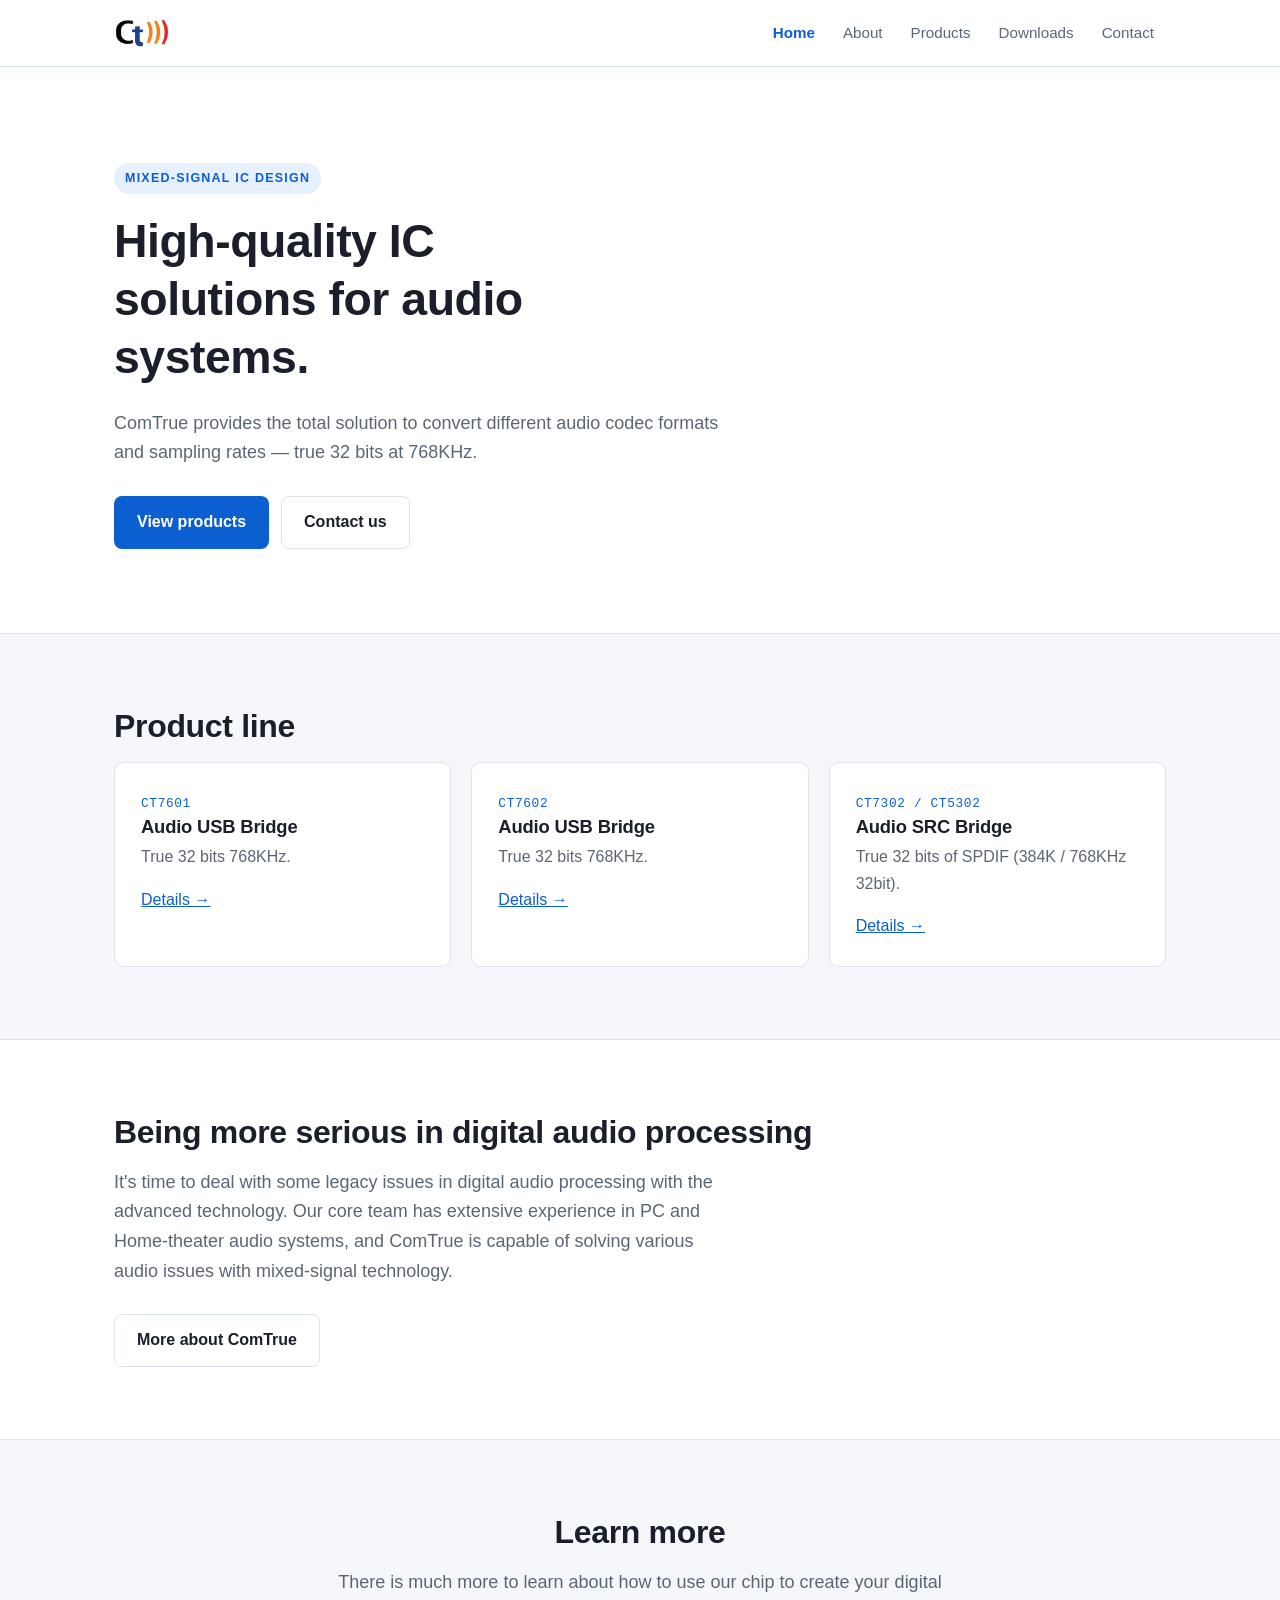
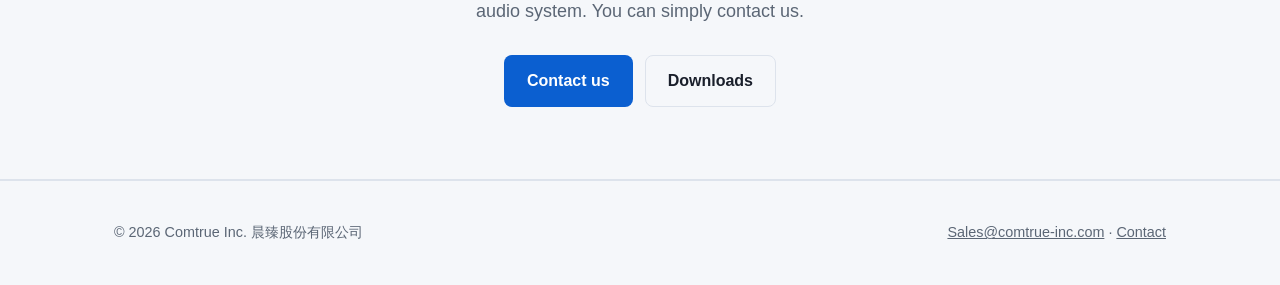
==== index.html @ 5bd51d42 "Add static company website Five pages (Home, About, Products, Downloads, Contact) rebuilt from the e" ====
<!DOCTYPE html>
<html lang="en">
<head>
<meta charset="utf-8">
<meta name="viewport" content="width=device-width, initial-scale=1">
<title>ComTrue Inc. — Mixed-Signal IC Solutions for Audio Systems</title>
<meta name="description" content="ComTrue Inc. is a mixed-signal IC design company in Zhubei City, Taiwan, providing Audio USB Bridge and Audio SRC Bridge solutions with true 32-bit 768KHz support.">
<link rel="icon" href="assets/logo.png">
<link rel="stylesheet" href="assets/style.css">
</head>
<body>

<header class="site-header">
  <div class="wrap">
    <a class="brand" href="index.html"><img src="assets/logo.png" alt="ComTrue Inc."></a>
    <nav class="nav">
      <a href="index.html" aria-current="page">Home</a>
      <a href="about.html">About</a>
      <a href="products.html">Products</a>
      <a href="downloads.html">Downloads</a>
      <a href="contact.html">Contact</a>
    </nav>
  </div>
</header>

<main>

  <section class="hero">
    <div class="wrap">
      <span class="eyebrow">Mixed-Signal IC Design</span>
      <h1>High-quality IC solutions for audio systems.</h1>
      <p class="lead">
        ComTrue provides the total solution to convert different audio codec
        formats and sampling rates — true 32 bits at 768KHz.
      </p>
      <div class="btn-row">
        <a class="btn" href="products.html">View products</a>
        <a class="btn ghost" href="contact.html">Contact us</a>
      </div>
    </div>
  </section>

  <section class="alt">
    <div class="wrap">
      <h2>Product line</h2>
      <div class="grid">

        <div class="card">
          <span class="part">CT7601</span>
          <h3>Audio USB Bridge</h3>
          <p class="muted">True 32 bits 768KHz.</p>
          <p><a href="products.html#ct7601">Details →</a></p>
        </div>

        <div class="card">
          <span class="part">CT7602</span>
          <h3>Audio USB Bridge</h3>
          <p class="muted">True 32 bits 768KHz.</p>
          <p><a href="products.html#ct7602">Details →</a></p>
        </div>

        <div class="card">
          <span class="part">CT7302 / CT5302</span>
          <h3>Audio SRC Bridge</h3>
          <p class="muted">True 32 bits of SPDIF (384K / 768KHz 32bit).</p>
          <p><a href="products.html#ct7302">Details →</a></p>
        </div>

      </div>
    </div>
  </section>

  <section>
    <div class="wrap">
      <h2>Being more serious in digital audio processing</h2>
      <p class="lead">
        It's time to deal with some legacy issues in digital audio processing
        with the advanced technology. Our core team has extensive experience in
        PC and Home-theater audio systems, and ComTrue is capable of solving
        various audio issues with mixed-signal technology.
      </p>
      <div class="btn-row">
        <a class="btn ghost" href="about.html">More about ComTrue</a>
      </div>
    </div>
  </section>

  <section class="alt">
    <div class="wrap" style="text-align:center">
      <h2>Learn more</h2>
      <p class="lead" style="margin-inline:auto">
        There is much more to learn about how to use our chip to create your
        digital audio system. You can simply contact us.
      </p>
      <div class="btn-row" style="justify-content:center">
        <a class="btn" href="contact.html">Contact us</a>
        <a class="btn ghost" href="downloads.html">Downloads</a>
      </div>
    </div>
  </section>

</main>

<footer class="site-footer">
  <div class="wrap">
    <div>&copy; <span id="yr">2026</span> Comtrue Inc. 晨臻股份有限公司</div>
    <div>
      <a href="mailto:Sales@comtrue-inc.com">Sales@comtrue-inc.com</a> &middot;
      <a href="contact.html">Contact</a>
    </div>
  </div>
</footer>

<script>document.getElementById('yr').textContent = new Date().getFullYear();</script>
</body>
</html>
---- assets/style.css ----
/* ComTrue Inc. — corporate site
   Plain CSS, no build step. Edit values in :root to re-theme. */

:root {
  /* 固定淺色。加這行，OS 開深色模式時輸入框等原生元件也不會變深 */
  color-scheme: light;

  --bg: #ffffff;
  --bg-alt: #f5f7fa;
  --bg-sunk: #eef1f6;
  --fg: #1a1f2b;
  --fg-muted: #5b6675;
  --line: #dde3ec;
  --accent: #0b5fd0;
  --accent-fg: #ffffff;
  --accent-soft: #e7f0ff;
  --radius: 10px;
  --wrap: 1100px;
  --font: -apple-system, BlinkMacSystemFont, "Segoe UI", "Noto Sans TC",
          "Microsoft JhengHei", Roboto, Helvetica, Arial, sans-serif;
}

* { box-sizing: border-box; }

html { scroll-behavior: smooth; }

body {
  margin: 0;
  font-family: var(--font);
  font-size: 16px;
  line-height: 1.65;
  color: var(--fg);
  background: var(--bg);
  -webkit-font-smoothing: antialiased;
}

.wrap {
  max-width: var(--wrap);
  margin-inline: auto;
  padding-inline: 24px;
}

h1, h2, h3 { line-height: 1.25; letter-spacing: -0.01em; margin: 0 0 .5em; }
h1 { font-size: clamp(2rem, 5vw, 2.9rem); }
h2 { font-size: clamp(1.5rem, 3.5vw, 2rem); }
h3 { font-size: 1.15rem; }
p  { margin: 0 0 1em; }
a  { color: var(--accent); }

.muted { color: var(--fg-muted); }
.lead  { font-size: 1.125rem; color: var(--fg-muted); max-width: 62ch; }

/* ---------- header ---------- */

.site-header {
  position: sticky;
  top: 0;
  z-index: 20;
  background: color-mix(in srgb, var(--bg) 88%, transparent);
  backdrop-filter: blur(10px);
  border-bottom: 1px solid var(--line);
}

.site-header .wrap {
  display: flex;
  align-items: center;
  justify-content: space-between;
  gap: 24px;
  min-height: 66px;
}

.brand {
  font-weight: 700;
  font-size: 1.2rem;
  letter-spacing: -0.02em;
  color: var(--fg);
  text-decoration: none;
  white-space: nowrap;
}
.brand span { color: var(--accent); }
.brand { display: flex; align-items: center; gap: 11px; }
.brand img { height: 30px; width: auto; display: block; }

/* 產品/下載清單 */
.filelist { list-style: none; padding: 0; margin: 0 0 8px; }
.filelist li { border-bottom: 1px solid var(--line); }
.filelist li:last-child { border-bottom: 0; }
.filelist a {
  display: flex;
  align-items: baseline;
  gap: 10px;
  padding: 11px 2px;
  text-decoration: none;
  color: var(--fg);
}
.filelist a:hover { color: var(--accent); }
.filelist .tag {
  font-family: ui-monospace, SFMono-Regular, Consolas, monospace;
  font-size: .68rem;
  font-weight: 700;
  letter-spacing: .06em;
  color: var(--fg-muted);
  border: 1px solid var(--line);
  border-radius: 4px;
  padding: 1px 6px;
  flex: none;
}

.nav { display: flex; gap: 4px; flex-wrap: wrap; }
.nav a {
  color: var(--fg-muted);
  text-decoration: none;
  font-size: .95rem;
  padding: 8px 12px;
  border-radius: 7px;
}
.nav a:hover { color: var(--fg); background: var(--bg-alt); }
.nav a[aria-current="page"] { color: var(--accent); font-weight: 600; }

/* ---------- sections ---------- */

section { padding: 72px 0; }
section.alt { background: var(--bg-alt); border-block: 1px solid var(--line); }

.hero { padding: 96px 0 84px; }
.hero h1 { max-width: 18ch; }
.eyebrow {
  display: inline-block;
  font-size: .78rem;
  font-weight: 700;
  letter-spacing: .1em;
  text-transform: uppercase;
  color: var(--accent);
  background: var(--accent-soft);
  padding: 5px 11px;
  border-radius: 999px;
  margin-bottom: 18px;
}

.btn {
  display: inline-block;
  background: var(--accent);
  color: var(--accent-fg);
  text-decoration: none;
  font-weight: 600;
  padding: 12px 22px;
  border-radius: 8px;
  border: 1px solid transparent;
  cursor: pointer;
  font-size: 1rem;
  font-family: inherit;
}
.btn:hover { filter: brightness(1.08); }
.btn.ghost {
  background: transparent;
  color: var(--fg);
  border-color: var(--line);
}
.btn.ghost:hover { background: var(--bg-alt); filter: none; }
.btn-row { display: flex; gap: 12px; flex-wrap: wrap; margin-top: 28px; }

/* ---------- grid / cards ---------- */

.grid {
  display: grid;
  gap: 20px;
  grid-template-columns: repeat(auto-fit, minmax(260px, 1fr));
}

.card {
  background: var(--bg);
  border: 1px solid var(--line);
  border-radius: var(--radius);
  padding: 26px;
}
section.alt .card { background: var(--bg); }
.card h3 { margin-bottom: .35em; }
.card p:last-child { margin-bottom: 0; }

.card .part {
  font-family: ui-monospace, SFMono-Regular, Consolas, monospace;
  font-size: .8rem;
  color: var(--accent);
  letter-spacing: .05em;
}

.stat { font-size: 2rem; font-weight: 700; letter-spacing: -0.02em; }

/* ---------- table ---------- */

.table-scroll { overflow-x: auto; }
table {
  width: 100%;
  border-collapse: collapse;
  font-size: .93rem;
  min-width: 560px;
}
th, td {
  text-align: left;
  padding: 12px 14px;
  border-bottom: 1px solid var(--line);
  vertical-align: top;
}
th { font-weight: 600; background: var(--bg-sunk); white-space: nowrap; }

/* ---------- form ---------- */

.form { max-width: 560px; }
.field { margin-bottom: 18px; }
.field label {
  display: block;
  font-size: .9rem;
  font-weight: 600;
  margin-bottom: 6px;
}
.field input,
.field textarea,
.field select {
  width: 100%;
  font: inherit;
  font-size: .97rem;
  color: var(--fg);
  background: var(--bg);
  border: 1px solid var(--line);
  border-radius: 8px;
  padding: 11px 13px;
}
.field input:focus,
.field textarea:focus,
.field select:focus {
  outline: 2px solid var(--accent);
  outline-offset: -1px;
  border-color: var(--accent);
}
.field textarea { min-height: 150px; resize: vertical; }
.hp { position: absolute; left: -9999px; }

.form-note {
  font-size: .85rem;
  color: var(--fg-muted);
  margin-top: 14px;
}

#form-status {
  margin-top: 16px;
  padding: 12px 14px;
  border-radius: 8px;
  font-size: .92rem;
  display: none;
}
#form-status.show { display: block; }
#form-status.ok   { background: var(--accent-soft); color: var(--accent); }
#form-status.err  { background: #fdecec; color: #b42318; }

/* ---------- footer ---------- */

.site-footer {
  border-top: 1px solid var(--line);
  background: var(--bg-alt);
  padding: 40px 0;
  font-size: .9rem;
  color: var(--fg-muted);
}
.site-footer .wrap {
  display: flex;
  justify-content: space-between;
  gap: 20px;
  flex-wrap: wrap;
}
.site-footer a { color: var(--fg-muted); }

.dl { margin: 0; }
.dl dt { font-weight: 600; color: var(--fg); margin-top: 14px; }
.dl dt:first-child { margin-top: 0; }
.dl dd { margin: 0 0 0 0; color: var(--fg-muted); }
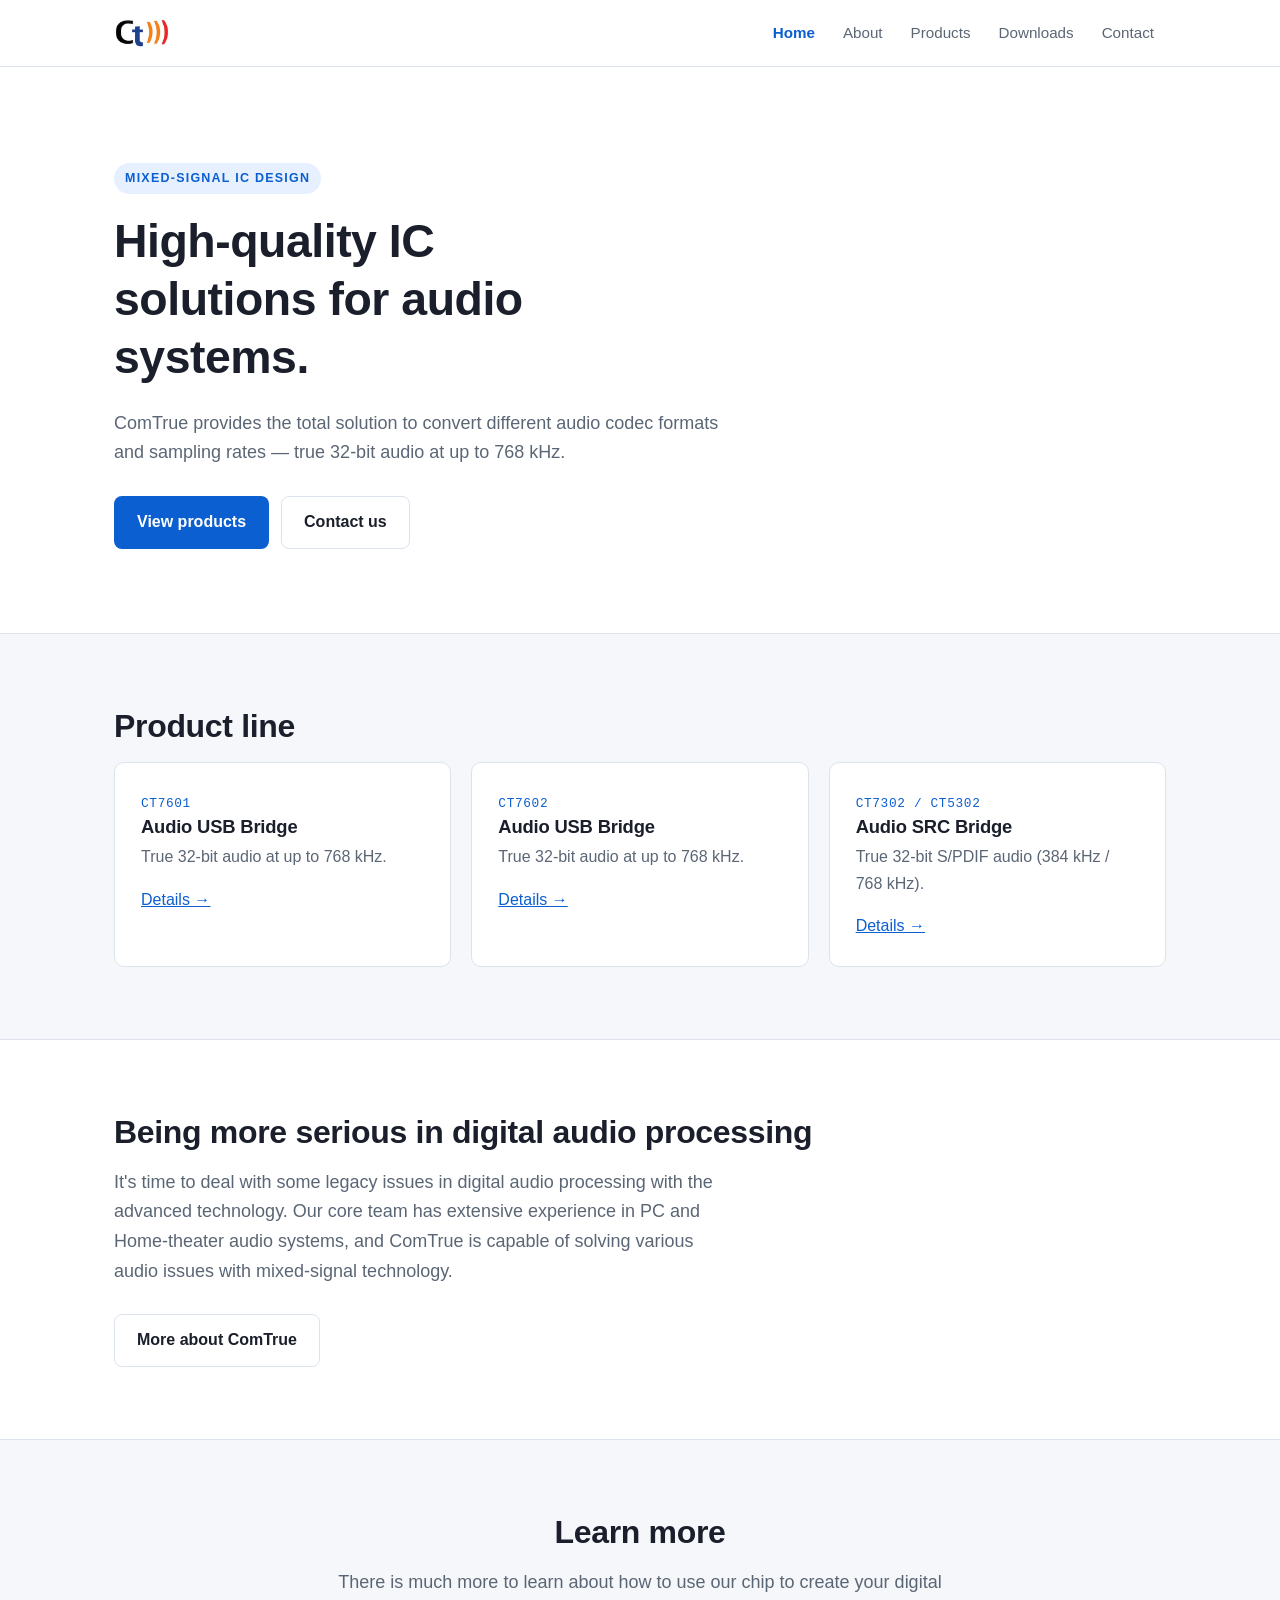
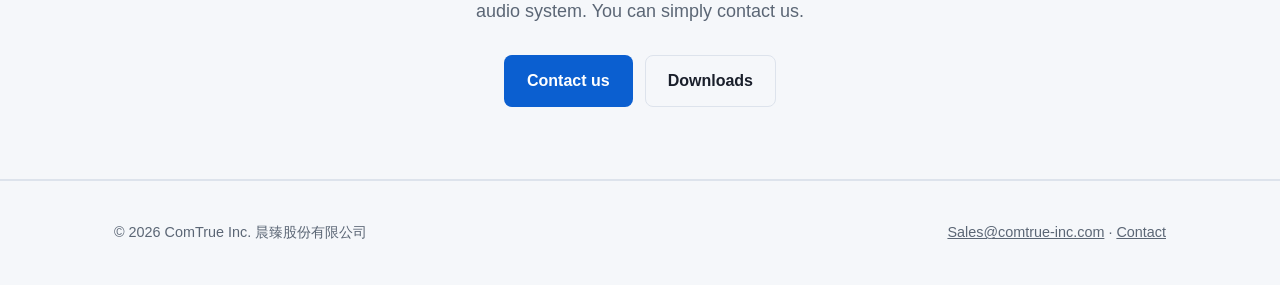
==== commit d3c84f49: "Polish site copy and remove unavailable download links - Use "ComTrue" consistently and standard uni" ====
--- a/index.html
+++ b/index.html
@@ -4,7 +4,7 @@
 <meta charset="utf-8">
 <meta name="viewport" content="width=device-width, initial-scale=1">
 <title>ComTrue Inc. — Mixed-Signal IC Solutions for Audio Systems</title>
-<meta name="description" content="ComTrue Inc. is a mixed-signal IC design company in Zhubei City, Taiwan, providing Audio USB Bridge and Audio SRC Bridge solutions with true 32-bit 768KHz support.">
+<meta name="description" content="ComTrue Inc. is a mixed-signal IC design company in Zhubei City, Taiwan, providing Audio USB Bridge and Audio SRC Bridge solutions with true 32-bit, 768 kHz support.">
 <link rel="icon" href="assets/logo.png">
 <link rel="stylesheet" href="assets/style.css">
 </head>
@@ -31,7 +31,7 @@
       <h1>High-quality IC solutions for audio systems.</h1>
       <p class="lead">
         ComTrue provides the total solution to convert different audio codec
-        formats and sampling rates — true 32 bits at 768KHz.
+        formats and sampling rates — true 32-bit audio at up to 768 kHz.
       </p>
       <div class="btn-row">
         <a class="btn" href="products.html">View products</a>
@@ -48,21 +48,21 @@
         <div class="card">
           <span class="part">CT7601</span>
           <h3>Audio USB Bridge</h3>
-          <p class="muted">True 32 bits 768KHz.</p>
+          <p class="muted">True 32-bit audio at up to 768 kHz.</p>
           <p><a href="products.html#ct7601">Details →</a></p>
         </div>
 
         <div class="card">
           <span class="part">CT7602</span>
           <h3>Audio USB Bridge</h3>
-          <p class="muted">True 32 bits 768KHz.</p>
+          <p class="muted">True 32-bit audio at up to 768 kHz.</p>
           <p><a href="products.html#ct7602">Details →</a></p>
         </div>
 
         <div class="card">
           <span class="part">CT7302 / CT5302</span>
           <h3>Audio SRC Bridge</h3>
-          <p class="muted">True 32 bits of SPDIF (384K / 768KHz 32bit).</p>
+          <p class="muted">True 32-bit S/PDIF audio (384 kHz / 768 kHz).</p>
           <p><a href="products.html#ct7302">Details →</a></p>
         </div>
 
@@ -103,7 +103,7 @@
 
 <footer class="site-footer">
   <div class="wrap">
-    <div>&copy; <span id="yr">2026</span> Comtrue Inc. 晨臻股份有限公司</div>
+    <div>&copy; <span id="yr">2026</span> ComTrue Inc. 晨臻股份有限公司</div>
     <div>
       <a href="mailto:Sales@comtrue-inc.com">Sales@comtrue-inc.com</a> &middot;
       <a href="contact.html">Contact</a>
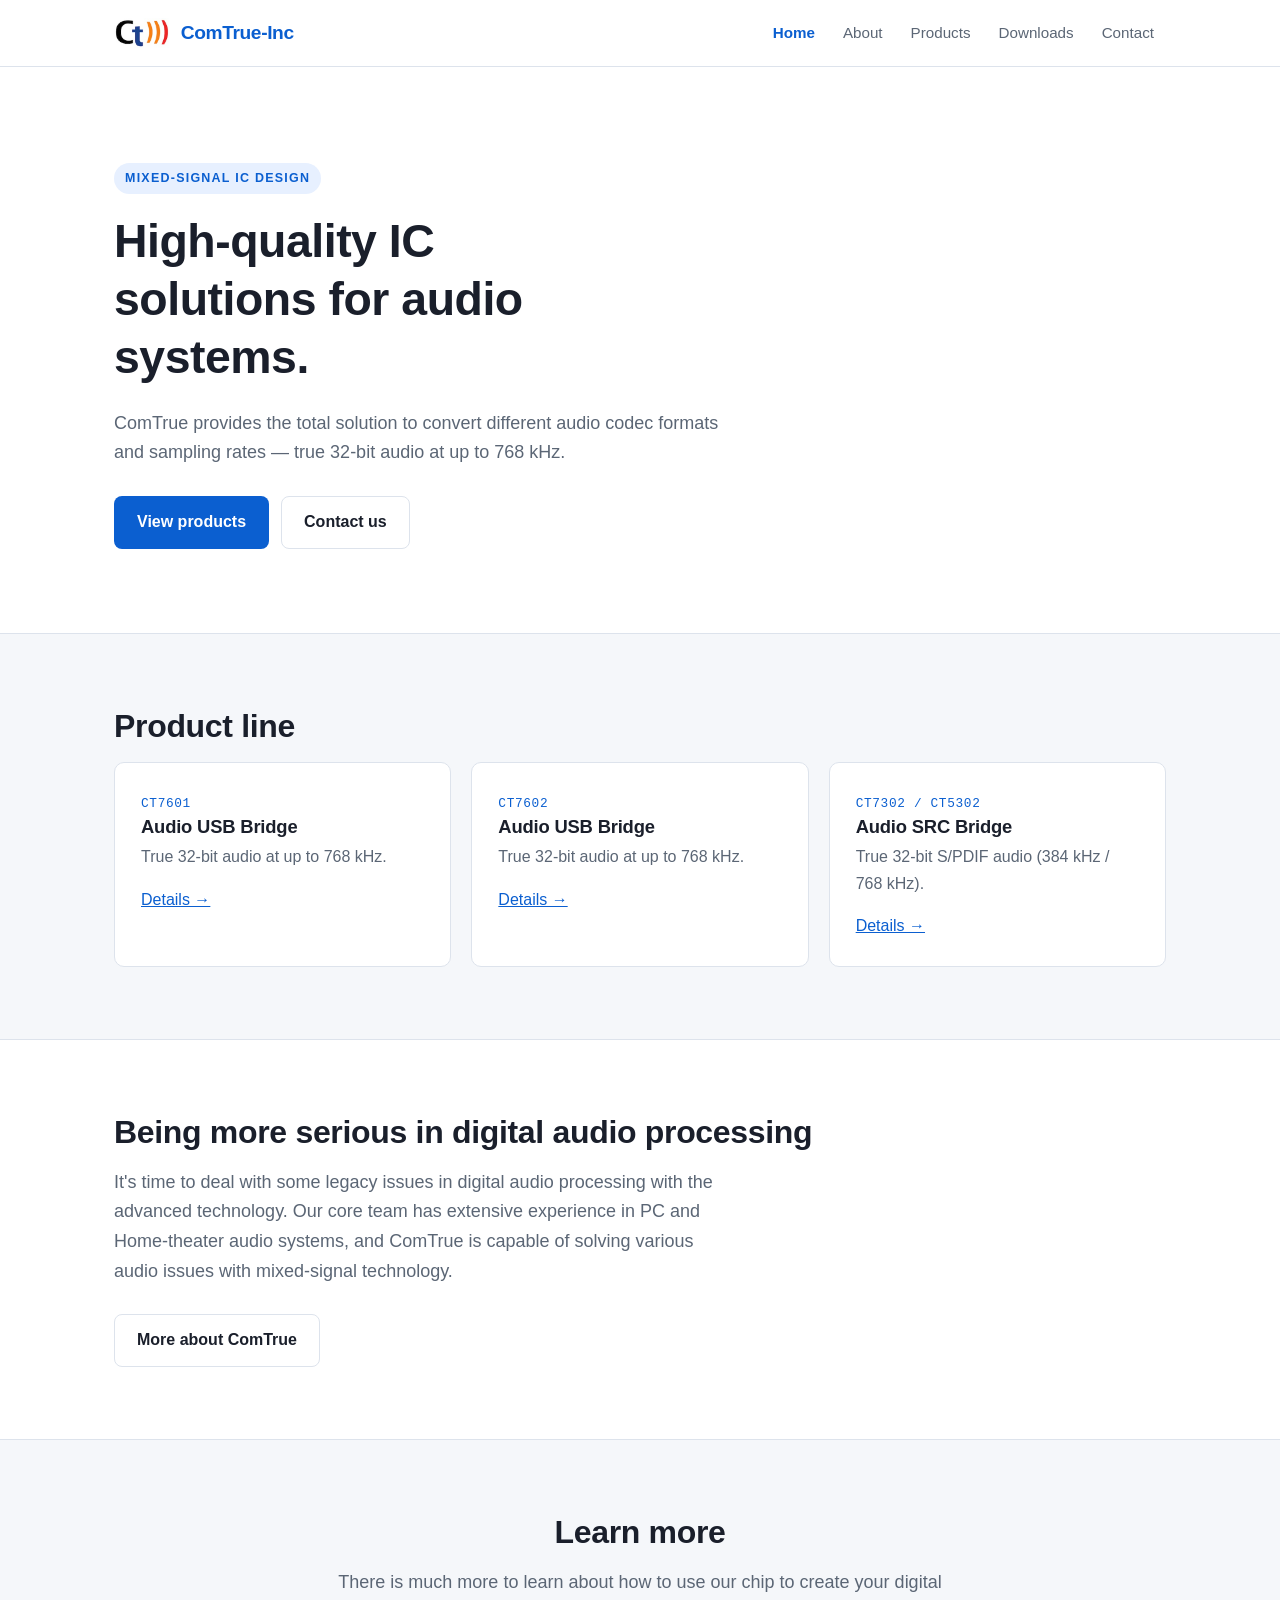
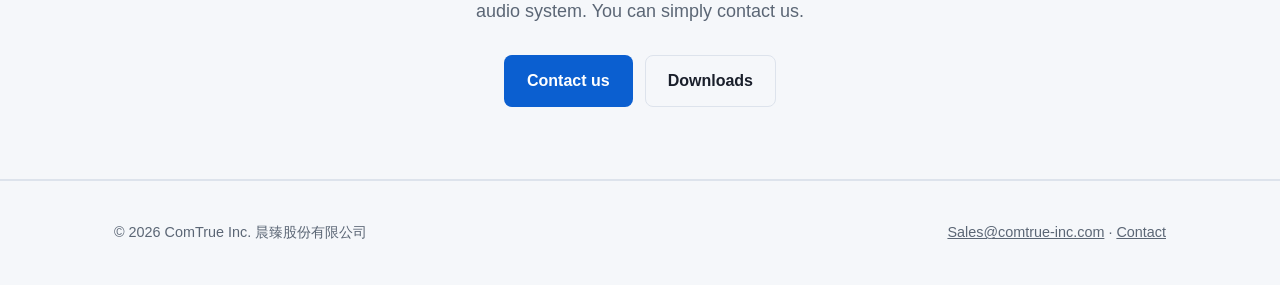
==== commit 44c920f3: "Add ComTrue-Inc wordmark beside logo Updated brand link to include a span element for the company na" ====
--- a/index.html
+++ b/index.html
@@ -12,7 +12,7 @@
 
 <header class="site-header">
   <div class="wrap">
-    <a class="brand" href="index.html"><img src="assets/logo.png" alt="ComTrue Inc."></a>
+    <a class="brand" href="index.html"><img src="assets/logo.png" alt="ComTrue Inc."><span>ComTrue-Inc</span></a>
     <nav class="nav">
       <a href="index.html" aria-current="page">Home</a>
       <a href="about.html">About</a>
--- a/assets/style.css
+++ b/assets/style.css
@@ -94,6 +94,13 @@
   color: var(--fg);
 }
 .filelist a:hover { color: var(--accent); }
+.filelist a .name { flex: 1 1 auto; }
+.filelist a .size {
+  font-size: .78rem;
+  white-space: nowrap;
+  color: var(--fg-muted);
+  flex: none;
+}
 .filelist .tag {
   font-family: ui-monospace, SFMono-Regular, Consolas, monospace;
   font-size: .68rem;
@@ -103,6 +110,23 @@
   border: 1px solid var(--line);
   border-radius: 4px;
   padding: 1px 6px;
+  flex: none;
+}
+
+/* 檔案已列出但尚未開放下載 */
+.filelist .pending {
+  display: flex;
+  align-items: baseline;
+  gap: 10px;
+  padding: 11px 2px;
+  color: var(--fg-muted);
+}
+.filelist .pending .name { flex: 1 1 auto; }
+.filelist .pending .state {
+  font-size: .78rem;
+  white-space: nowrap;
+  color: var(--fg-muted);
+  opacity: .85;
   flex: none;
 }
 
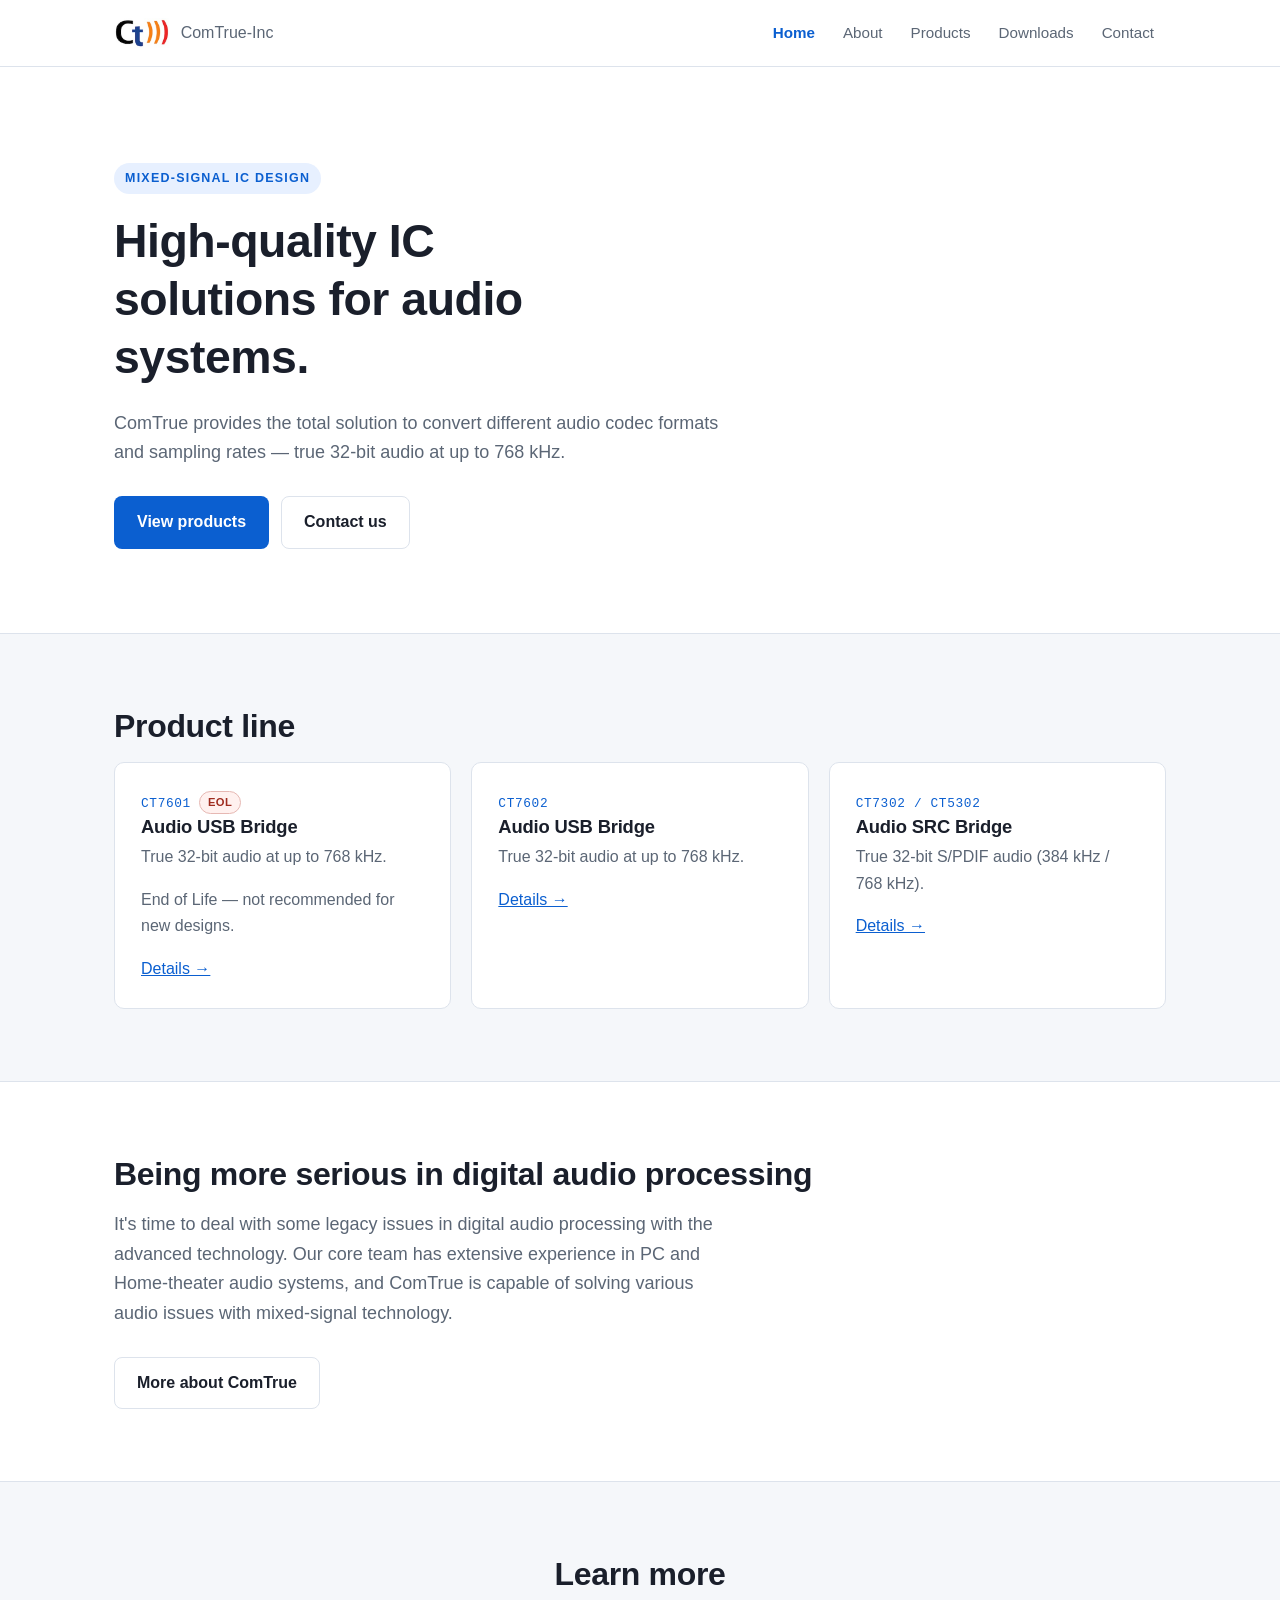
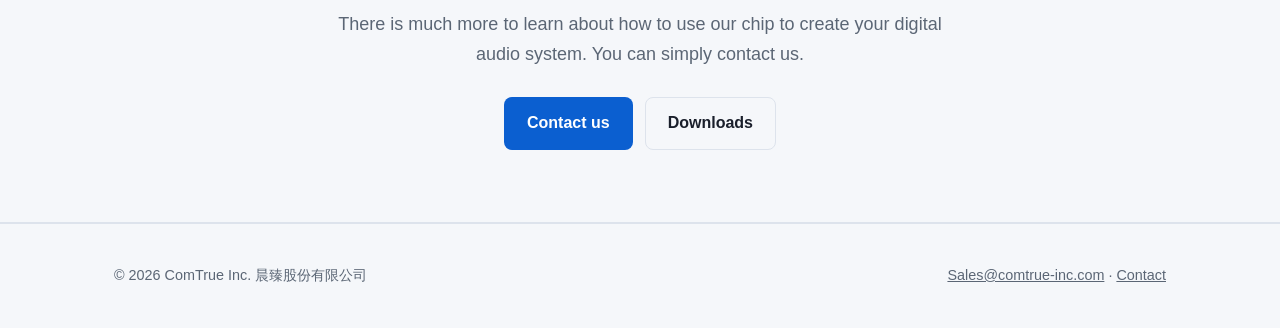
==== commit 9f2f03a3: "Mark CT7601 as end of life" ====
--- a/index.html
+++ b/index.html
@@ -46,9 +46,10 @@
       <div class="grid">
 
         <div class="card">
-          <span class="part">CT7601</span>
+          <span class="part">CT7601</span><span class="status-badge">EOL</span>
           <h3>Audio USB Bridge</h3>
           <p class="muted">True 32-bit audio at up to 768 kHz.</p>
+          <p class="muted">End of Life — not recommended for new designs.</p>
           <p><a href="products.html#ct7601">Details →</a></p>
         </div>
 
--- a/assets/style.css
+++ b/assets/style.css
@@ -77,7 +77,7 @@
   text-decoration: none;
   white-space: nowrap;
 }
-.brand span { color: var(--accent); }
+.brand span { color: var(--fg-muted); font-size: 1rem; font-weight: 400; letter-spacing: 0; }
 .brand { display: flex; align-items: center; gap: 11px; }
 .brand img { height: 30px; width: auto; display: block; }
 
@@ -208,6 +208,31 @@
   letter-spacing: .05em;
 }
 
+.status-badge {
+  display: inline-block;
+  margin-left: 8px;
+  padding: 2px 8px;
+  border: 1px solid #e6b8b3;
+  border-radius: 999px;
+  background: #fff1ef;
+  color: #9f2d20;
+  font-size: .7rem;
+  font-weight: 700;
+  line-height: 1.5;
+  letter-spacing: .04em;
+  vertical-align: middle;
+}
+
+.eol-notice {
+  margin: 12px 0 18px;
+  padding: 12px 14px;
+  border-left: 4px solid #b5473a;
+  border-radius: 6px;
+  background: #fff6f4;
+  color: #713028;
+  font-size: .92rem;
+}
+
 .stat { font-size: 2rem; font-weight: 700; letter-spacing: -0.02em; }
 
 /* ---------- table ---------- */
